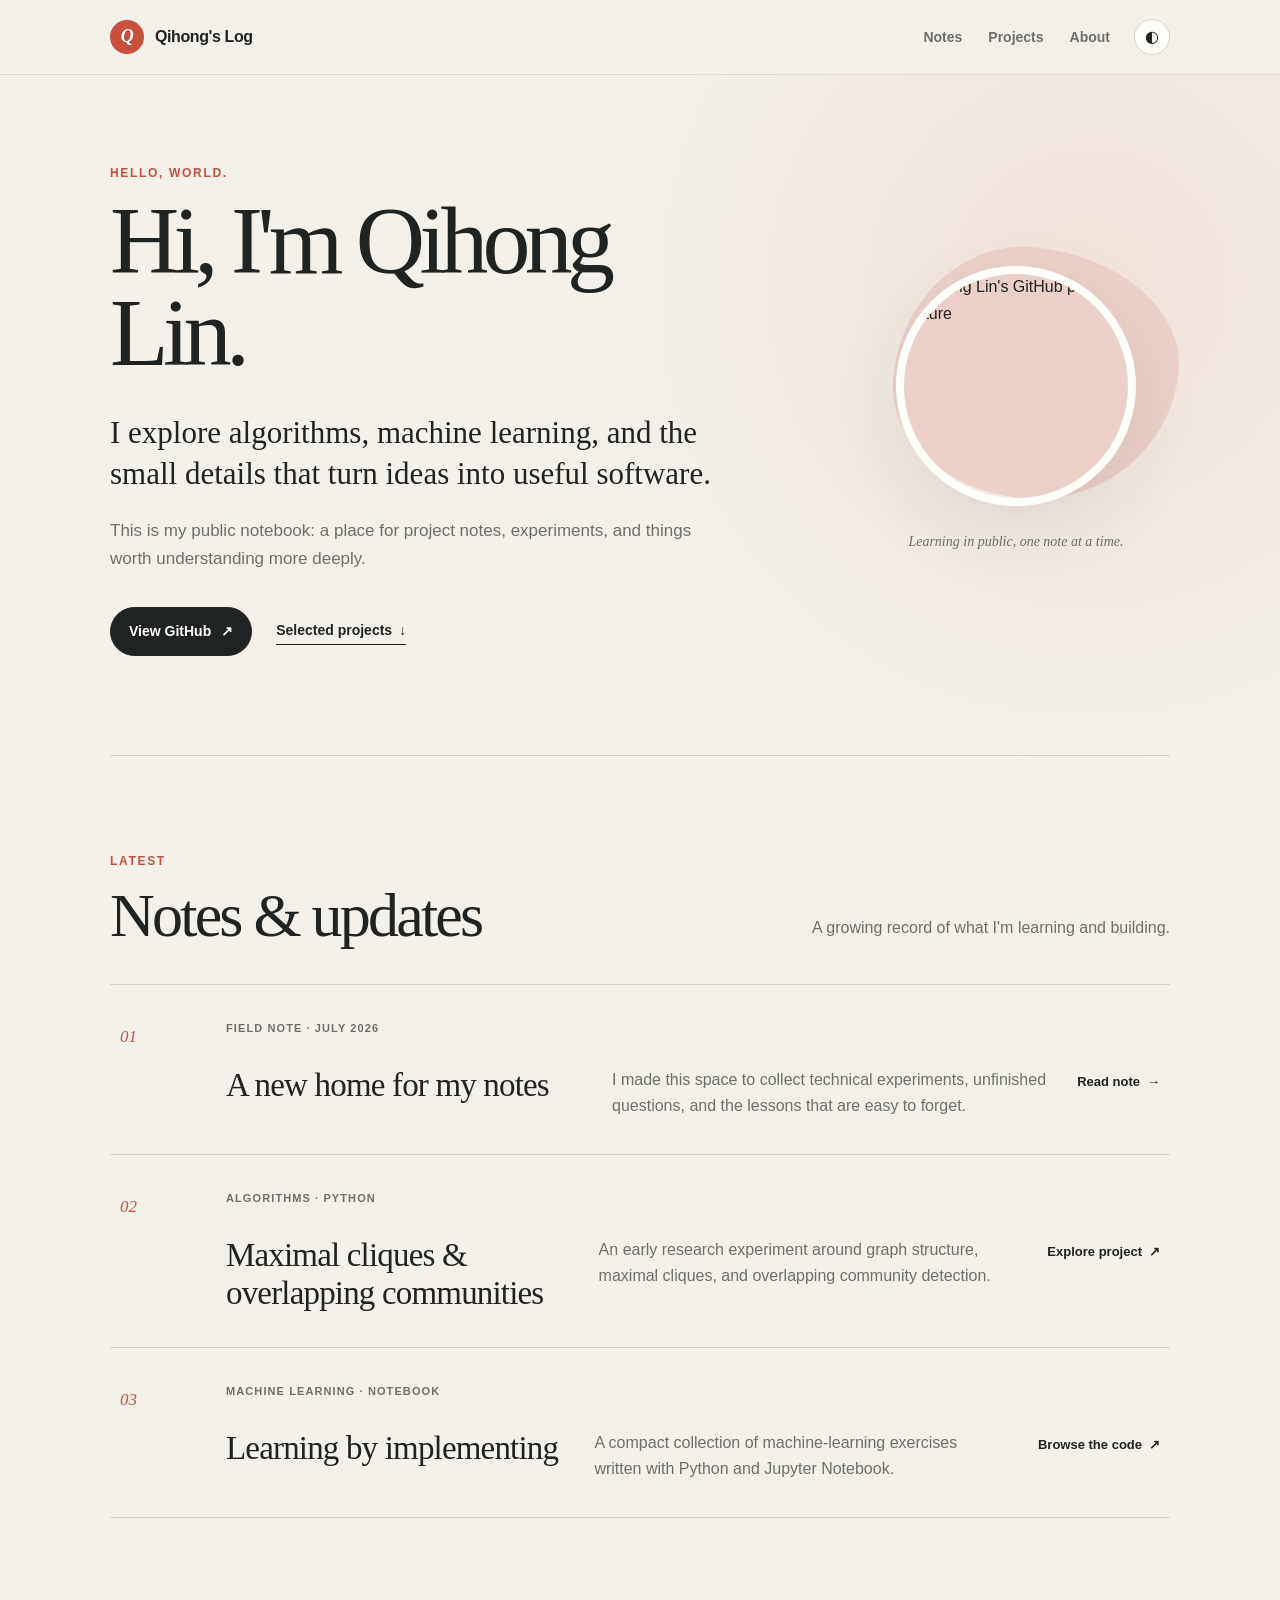
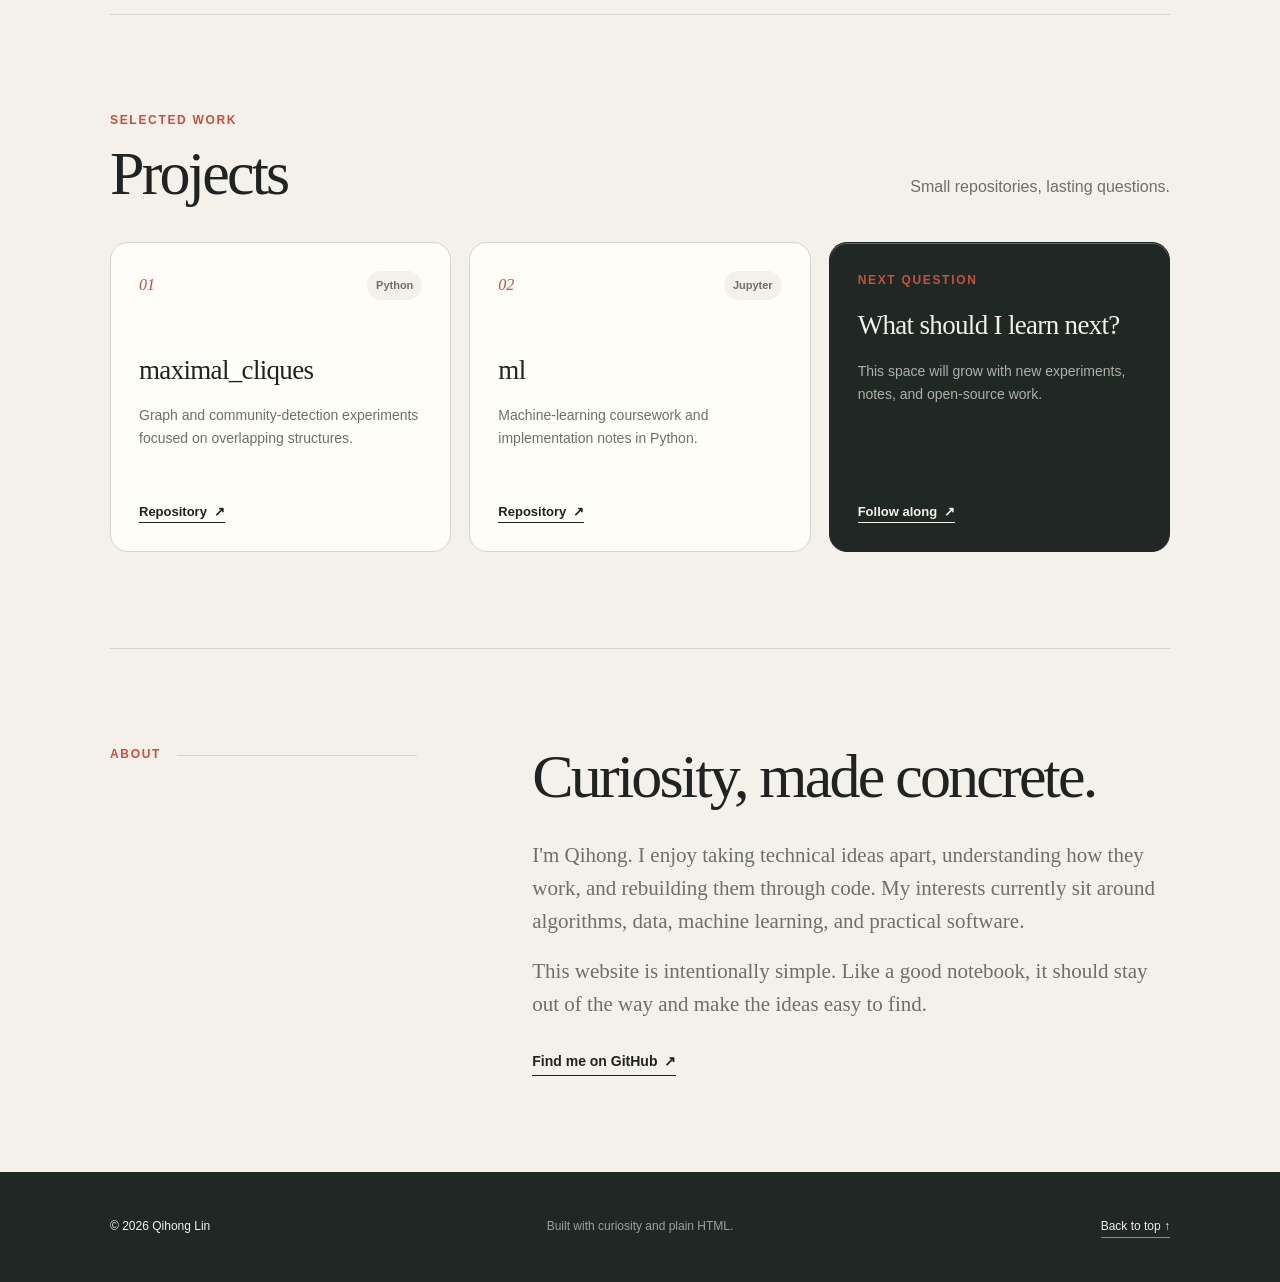
==== index.html @ c5a660ee "Create personal website" ====
<!doctype html>
<html lang="en">
<head>
  <meta charset="utf-8">
  <meta name="viewport" content="width=device-width, initial-scale=1">
  <meta name="color-scheme" content="light dark">
  <meta name="theme-color" content="#f4f1ea">
  <meta name="description" content="Qihong Lin's personal website — notes on algorithms, machine learning, and building useful software.">
  <meta name="author" content="Qihong Lin">
  <meta property="og:title" content="Qihong's Log">
  <meta property="og:description" content="Notes on algorithms, machine learning, and building useful software.">
  <meta property="og:type" content="website">
  <meta property="og:url" content="https://qh-lin.github.io/linqihong.github.io/">
  <meta name="twitter:card" content="summary">
  <meta name="twitter:title" content="Qihong's Log">
  <meta name="twitter:description" content="Notes on algorithms, machine learning, and building useful software.">
  <link rel="canonical" href="https://qh-lin.github.io/linqihong.github.io/">
  <link rel="stylesheet" href="./styles.css">
  <title>Qihong's Log</title>
  <script>
    (() => {
      const savedTheme = localStorage.getItem("theme");
      const prefersDark = window.matchMedia("(prefers-color-scheme: dark)").matches;
      document.documentElement.dataset.theme = savedTheme || (prefersDark ? "dark" : "light");
    })();
  </script>
  <script type="application/ld+json">
    {
      "@context": "https://schema.org",
      "@type": "Person",
      "name": "Qihong Lin",
      "url": "https://qh-lin.github.io/linqihong.github.io/",
      "sameAs": ["https://github.com/QH-Lin"],
      "knowsAbout": ["Algorithms", "Machine Learning", "Software Engineering"]
    }
  </script>
</head>
<body>
  <a class="skip-link" href="#content">Skip to content</a>

  <header class="site-header">
    <nav class="nav shell" aria-label="Main navigation">
      <a class="brand" href="#top" aria-label="Qihong's Log, home">
        <span class="brand-mark" aria-hidden="true">Q</span>
        <span>Qihong's Log</span>
      </a>

      <div class="nav-actions">
        <ul class="nav-links">
          <li><a href="#notes">Notes</a></li>
          <li><a href="#projects">Projects</a></li>
          <li><a href="#about">About</a></li>
        </ul>
        <button class="theme-toggle" type="button" aria-label="Switch to dark theme" title="Change color theme">
          <span aria-hidden="true">◐</span>
        </button>
      </div>
    </nav>
  </header>

  <main id="content" class="shell">
    <section class="hero" id="top" aria-labelledby="hero-title">
      <div class="hero-copy">
        <p class="eyebrow">Hello, world.</p>
        <h1 id="hero-title">Hi, I'm Qihong Lin.</h1>
        <p class="hero-lead">
          I explore algorithms, machine learning, and the small details that turn
          ideas into useful software.
        </p>
        <p class="hero-note">
          This is my public notebook: a place for project notes, experiments,
          and things worth understanding more deeply.
        </p>
        <div class="hero-links" aria-label="Profile links">
          <a class="primary-link" href="https://github.com/QH-Lin" target="_blank" rel="noreferrer">
            View GitHub <span aria-hidden="true">↗</span>
          </a>
          <a class="text-link" href="#projects">Selected projects <span aria-hidden="true">↓</span></a>
        </div>
      </div>

      <figure class="portrait-wrap">
        <div class="portrait-backdrop" aria-hidden="true"></div>
        <img
          class="portrait"
          src="https://avatars.githubusercontent.com/u/23352387?v=4"
          alt="Qihong Lin's GitHub profile picture"
          width="240"
          height="240"
        >
        <figcaption>Learning in public, one note at a time.</figcaption>
      </figure>
    </section>

    <section class="section" id="notes" aria-labelledby="notes-title">
      <div class="section-heading">
        <div>
          <p class="eyebrow">Latest</p>
          <h2 id="notes-title">Notes &amp; updates</h2>
        </div>
        <p>A growing record of what I'm learning and building.</p>
      </div>

      <div class="post-list">
        <article class="post-card featured">
          <a class="card-link" href="#about" aria-label="Read: A new home for my notes"></a>
          <div class="post-number" aria-hidden="true">01</div>
          <div class="post-body">
            <p class="post-kicker">Field note · July 2026</p>
            <h3>A new home for my notes</h3>
            <p>
              I made this space to collect technical experiments, unfinished
              questions, and the lessons that are easy to forget.
            </p>
            <span class="read-more">Read note <span aria-hidden="true">→</span></span>
          </div>
        </article>

        <article class="post-card">
          <a
            class="card-link"
            href="https://github.com/QH-Lin/maximal_cliques"
            target="_blank"
            rel="noreferrer"
            aria-label="Open the maximal cliques project on GitHub"
          ></a>
          <div class="post-number" aria-hidden="true">02</div>
          <div class="post-body">
            <p class="post-kicker">Algorithms · Python</p>
            <h3>Maximal cliques &amp; overlapping communities</h3>
            <p>
              An early research experiment around graph structure, maximal
              cliques, and overlapping community detection.
            </p>
            <span class="read-more">Explore project <span aria-hidden="true">↗</span></span>
          </div>
        </article>

        <article class="post-card">
          <a
            class="card-link"
            href="https://github.com/QH-Lin/ml"
            target="_blank"
            rel="noreferrer"
            aria-label="Open the machine learning notes on GitHub"
          ></a>
          <div class="post-number" aria-hidden="true">03</div>
          <div class="post-body">
            <p class="post-kicker">Machine learning · Notebook</p>
            <h3>Learning by implementing</h3>
            <p>
              A compact collection of machine-learning exercises written with
              Python and Jupyter Notebook.
            </p>
            <span class="read-more">Browse the code <span aria-hidden="true">↗</span></span>
          </div>
        </article>
      </div>
    </section>

    <section class="section projects-section" id="projects" aria-labelledby="projects-title">
      <div class="section-heading">
        <div>
          <p class="eyebrow">Selected work</p>
          <h2 id="projects-title">Projects</h2>
        </div>
        <p>Small repositories, lasting questions.</p>
      </div>

      <div class="project-grid">
        <article class="project-card">
          <div class="project-topline">
            <span class="project-index">01</span>
            <span class="project-language">Python</span>
          </div>
          <h3>maximal_cliques</h3>
          <p>Graph and community-detection experiments focused on overlapping structures.</p>
          <a href="https://github.com/QH-Lin/maximal_cliques" target="_blank" rel="noreferrer">
            Repository <span aria-hidden="true">↗</span>
          </a>
        </article>

        <article class="project-card">
          <div class="project-topline">
            <span class="project-index">02</span>
            <span class="project-language">Jupyter</span>
          </div>
          <h3>ml</h3>
          <p>Machine-learning coursework and implementation notes in Python.</p>
          <a href="https://github.com/QH-Lin/ml" target="_blank" rel="noreferrer">
            Repository <span aria-hidden="true">↗</span>
          </a>
        </article>

        <article class="project-card project-card-inverse">
          <p class="eyebrow">Next question</p>
          <h3>What should I learn next?</h3>
          <p>This space will grow with new experiments, notes, and open-source work.</p>
          <a href="https://github.com/QH-Lin?tab=repositories" target="_blank" rel="noreferrer">
            Follow along <span aria-hidden="true">↗</span>
          </a>
        </article>
      </div>
    </section>

    <section class="about section" id="about" aria-labelledby="about-title">
      <div class="about-label">
        <p class="eyebrow">About</p>
        <span class="about-rule" aria-hidden="true"></span>
      </div>
      <div class="about-copy">
        <h2 id="about-title">Curiosity, made concrete.</h2>
        <p>
          I'm Qihong. I enjoy taking technical ideas apart, understanding how
          they work, and rebuilding them through code. My interests currently
          sit around algorithms, data, machine learning, and practical software.
        </p>
        <p>
          This website is intentionally simple. Like a good notebook, it should
          stay out of the way and make the ideas easy to find.
        </p>
        <a class="text-link" href="https://github.com/QH-Lin" target="_blank" rel="noreferrer">
          Find me on GitHub <span aria-hidden="true">↗</span>
        </a>
      </div>
    </section>
  </main>

  <footer class="site-footer">
    <div class="shell footer-inner">
      <p>© <span id="year">2026</span> Qihong Lin</p>
      <p>Built with curiosity and plain HTML.</p>
      <a href="#top">Back to top <span aria-hidden="true">↑</span></a>
    </div>
  </footer>

  <script src="./script.js"></script>
</body>
</html>
---- styles.css ----
:root {
  --paper: #f4f1ea;
  --surface: #fffdf8;
  --ink: #1f2321;
  --muted: #6c706b;
  --line: #d8d4ca;
  --accent: #c7503e;
  --accent-soft: #ead0c8;
  --inverse: #202825;
  --inverse-ink: #f5f0e6;
  --shadow: 0 24px 70px rgba(44, 39, 31, 0.1);
  --radius: 18px;
  --shell: 1060px;
}

[data-theme="dark"] {
  --paper: #151a18;
  --surface: #1d2421;
  --ink: #edf0ea;
  --muted: #a7aea8;
  --line: #343d39;
  --accent: #ef7d68;
  --accent-soft: #603d35;
  --inverse: #e7e4dc;
  --inverse-ink: #1d2320;
  --shadow: 0 24px 70px rgba(0, 0, 0, 0.26);
}

* {
  box-sizing: border-box;
}

html {
  scroll-behavior: smooth;
  scroll-padding-top: 96px;
}

body {
  margin: 0;
  color: var(--ink);
  background:
    radial-gradient(circle at 85% 10%, color-mix(in srgb, var(--accent-soft) 42%, transparent) 0, transparent 30rem),
    var(--paper);
  font-family: Inter, ui-sans-serif, -apple-system, BlinkMacSystemFont, "Segoe UI", sans-serif;
  font-size: 16px;
  line-height: 1.65;
  -webkit-font-smoothing: antialiased;
}

::selection {
  color: var(--surface);
  background: var(--accent);
}

a {
  color: inherit;
  text-decoration: none;
}

button,
a {
  -webkit-tap-highlight-color: transparent;
}

button {
  color: inherit;
  font: inherit;
}

img {
  display: block;
  max-width: 100%;
}

.shell {
  width: min(calc(100% - 48px), var(--shell));
  margin-inline: auto;
}

.skip-link {
  position: fixed;
  top: 10px;
  left: 10px;
  z-index: 100;
  padding: 8px 14px;
  color: var(--surface);
  background: var(--ink);
  border-radius: 999px;
  transform: translateY(-180%);
  transition: transform 160ms ease;
}

.skip-link:focus {
  transform: translateY(0);
}

.site-header {
  position: sticky;
  top: 0;
  z-index: 50;
  background: color-mix(in srgb, var(--paper) 86%, transparent);
  border-bottom: 1px solid color-mix(in srgb, var(--line) 74%, transparent);
  backdrop-filter: blur(16px);
}

.nav {
  min-height: 74px;
  display: flex;
  align-items: center;
  justify-content: space-between;
  gap: 24px;
}

.brand {
  display: inline-flex;
  align-items: center;
  gap: 11px;
  font-weight: 760;
  letter-spacing: -0.025em;
}

.brand-mark {
  width: 34px;
  height: 34px;
  display: grid;
  place-items: center;
  color: var(--surface);
  background: var(--accent);
  border-radius: 50%;
  font-family: Georgia, "Times New Roman", serif;
  font-size: 18px;
  font-style: italic;
}

.nav-actions,
.nav-links {
  display: flex;
  align-items: center;
}

.nav-actions {
  gap: 24px;
}

.nav-links {
  gap: 26px;
  margin: 0;
  padding: 0;
  list-style: none;
}

.nav-links a {
  color: var(--muted);
  font-size: 14px;
  font-weight: 650;
  transition: color 160ms ease;
}

.nav-links a:hover,
.nav-links a:focus-visible {
  color: var(--ink);
}

.theme-toggle {
  width: 36px;
  height: 36px;
  display: grid;
  place-items: center;
  padding: 0;
  color: var(--ink);
  background: var(--surface);
  border: 1px solid var(--line);
  border-radius: 50%;
  cursor: pointer;
  transition: transform 160ms ease, border-color 160ms ease;
}

.theme-toggle:hover {
  border-color: var(--accent);
  transform: rotate(12deg);
}

.hero {
  min-height: 680px;
  display: grid;
  grid-template-columns: minmax(0, 1.35fr) minmax(240px, 0.65fr);
  align-items: center;
  gap: clamp(48px, 9vw, 112px);
  padding: 86px 0 96px;
}

.eyebrow {
  margin: 0 0 12px;
  color: var(--accent);
  font-size: 12px;
  font-weight: 800;
  letter-spacing: 0.14em;
  text-transform: uppercase;
}

.hero h1 {
  max-width: 720px;
  margin: 0;
  font-family: Georgia, "Times New Roman", serif;
  font-size: clamp(54px, 8vw, 96px);
  font-weight: 500;
  letter-spacing: -0.06em;
  line-height: 0.96;
}

.hero-lead {
  max-width: 660px;
  margin: 32px 0 0;
  font-family: Georgia, "Times New Roman", serif;
  font-size: clamp(23px, 3vw, 31px);
  line-height: 1.35;
}

.hero-note {
  max-width: 620px;
  margin: 22px 0 0;
  color: var(--muted);
  font-size: 17px;
}

.hero-links {
  display: flex;
  flex-wrap: wrap;
  align-items: center;
  gap: 24px;
  margin-top: 34px;
}

.primary-link {
  display: inline-flex;
  align-items: center;
  gap: 10px;
  padding: 12px 18px;
  color: var(--surface);
  background: var(--ink);
  border: 1px solid var(--ink);
  border-radius: 999px;
  font-size: 14px;
  font-weight: 700;
  transition: color 160ms ease, background 160ms ease, transform 160ms ease;
}

.primary-link:hover {
  color: var(--ink);
  background: transparent;
  transform: translateY(-2px);
}

.text-link {
  display: inline-flex;
  align-items: center;
  gap: 7px;
  padding-bottom: 2px;
  border-bottom: 1px solid var(--ink);
  font-size: 14px;
  font-weight: 720;
}

.text-link span,
.read-more span,
.project-card a span {
  transition: transform 160ms ease;
}

.text-link:hover span,
.read-more:hover span,
.project-card a:hover span {
  transform: translate(2px, -2px);
}

.portrait-wrap {
  position: relative;
  width: min(100%, 280px);
  margin: 0 auto;
}

.portrait-backdrop {
  position: absolute;
  inset: -18px -22px 54px 18px;
  background: var(--accent-soft);
  border-radius: 45% 55% 51% 49% / 57% 44% 56% 43%;
  transform: rotate(5deg);
}

.portrait {
  position: relative;
  width: 240px;
  height: 240px;
  margin: 0 auto;
  object-fit: cover;
  border: 8px solid var(--surface);
  border-radius: 50%;
  box-shadow: var(--shadow);
  filter: saturate(0.85) contrast(1.02);
}

.portrait-wrap figcaption {
  position: relative;
  max-width: 220px;
  margin: 24px auto 0;
  color: var(--muted);
  font-family: Georgia, "Times New Roman", serif;
  font-size: 14px;
  font-style: italic;
  text-align: center;
}

.section {
  padding: 96px 0;
  border-top: 1px solid var(--line);
}

.section-heading {
  display: grid;
  grid-template-columns: 1fr 1fr;
  align-items: end;
  gap: 48px;
  margin-bottom: 38px;
}

.section-heading h2,
.about-copy h2 {
  margin: 0;
  font-family: Georgia, "Times New Roman", serif;
  font-size: clamp(40px, 5.5vw, 62px);
  font-weight: 500;
  letter-spacing: -0.045em;
  line-height: 1;
}

.section-heading > p {
  max-width: 380px;
  margin: 0 0 4px auto;
  color: var(--muted);
  text-align: right;
}

.post-list {
  border-top: 1px solid var(--line);
}

.post-card {
  position: relative;
  display: grid;
  grid-template-columns: 84px 1fr;
  gap: 22px;
  padding: 34px 10px;
  border-bottom: 1px solid var(--line);
  transition: padding 180ms ease, background 180ms ease;
}

.post-card:hover {
  padding-right: 20px;
  padding-left: 20px;
  background: var(--surface);
}

.card-link {
  position: absolute;
  inset: 0;
  z-index: 2;
}

.card-link:focus-visible {
  outline: 3px solid var(--accent);
  outline-offset: 4px;
}

.post-number {
  padding-top: 4px;
  color: var(--accent);
  font-family: Georgia, "Times New Roman", serif;
  font-size: 17px;
  font-style: italic;
}

.post-body {
  display: grid;
  grid-template-columns: minmax(250px, 0.9fr) minmax(280px, 1.1fr) auto;
  align-items: start;
  gap: 30px;
}

.post-kicker {
  grid-column: 1 / -1;
  margin: 0 0 -15px;
  color: var(--muted);
  font-size: 11px;
  font-weight: 760;
  letter-spacing: 0.1em;
  text-transform: uppercase;
}

.post-card h3 {
  margin: 0;
  font-family: Georgia, "Times New Roman", serif;
  font-size: clamp(24px, 3vw, 33px);
  font-weight: 500;
  letter-spacing: -0.025em;
  line-height: 1.15;
}

.post-card p {
  margin: 0;
  color: var(--muted);
}

.read-more {
  position: relative;
  z-index: 3;
  display: inline-flex;
  align-items: center;
  gap: 7px;
  padding-top: 4px;
  white-space: nowrap;
  font-size: 13px;
  font-weight: 750;
}

.project-grid {
  display: grid;
  grid-template-columns: repeat(3, 1fr);
  gap: 18px;
}

.project-card {
  min-height: 310px;
  display: flex;
  flex-direction: column;
  padding: 28px;
  background: var(--surface);
  border: 1px solid var(--line);
  border-radius: var(--radius);
  box-shadow: 0 1px 0 rgba(255, 255, 255, 0.3) inset;
  transition: transform 180ms ease, box-shadow 180ms ease;
}

.project-card:hover {
  box-shadow: var(--shadow);
  transform: translateY(-5px);
}

.project-topline {
  display: flex;
  align-items: center;
  justify-content: space-between;
  margin-bottom: 48px;
}

.project-index {
  color: var(--accent);
  font-family: Georgia, "Times New Roman", serif;
  font-style: italic;
}

.project-language {
  padding: 5px 9px;
  color: var(--muted);
  background: var(--paper);
  border-radius: 999px;
  font-size: 11px;
  font-weight: 720;
}

.project-card h3 {
  margin: 0 0 12px;
  font-family: Georgia, "Times New Roman", serif;
  font-size: 27px;
  font-weight: 500;
  letter-spacing: -0.025em;
}

.project-card > p:not(.eyebrow) {
  margin: 0 0 28px;
  color: var(--muted);
  font-size: 14px;
}

.project-card a {
  display: inline-flex;
  align-items: center;
  gap: 7px;
  width: fit-content;
  margin-top: auto;
  border-bottom: 1px solid currentColor;
  font-size: 13px;
  font-weight: 750;
}

.project-card-inverse {
  color: var(--inverse-ink);
  background: var(--inverse);
  border-color: var(--inverse);
}

.project-card-inverse .eyebrow {
  color: var(--accent);
}

.project-card-inverse > p:not(.eyebrow) {
  color: color-mix(in srgb, var(--inverse-ink) 68%, transparent);
}

.about {
  display: grid;
  grid-template-columns: 0.65fr 1.35fr;
  gap: clamp(44px, 9vw, 120px);
}

.about-label {
  display: flex;
  align-items: center;
  gap: 16px;
  height: fit-content;
}

.about-label .eyebrow {
  margin: 0;
}

.about-rule {
  height: 1px;
  flex: 1;
  background: var(--line);
}

.about-copy h2 {
  max-width: 660px;
  margin-bottom: 32px;
}

.about-copy p {
  max-width: 680px;
  margin: 0 0 18px;
  color: var(--muted);
  font-family: Georgia, "Times New Roman", serif;
  font-size: 21px;
  line-height: 1.55;
}

.about-copy .text-link {
  margin-top: 12px;
}

.site-footer {
  color: var(--inverse-ink);
  background: var(--inverse);
}

.footer-inner {
  min-height: 110px;
  display: grid;
  grid-template-columns: 1fr auto 1fr;
  align-items: center;
  gap: 24px;
  font-size: 12px;
}

.footer-inner p {
  margin: 0;
}

.footer-inner p:nth-child(2) {
  color: color-mix(in srgb, var(--inverse-ink) 60%, transparent);
}

.footer-inner a {
  justify-self: end;
  border-bottom: 1px solid color-mix(in srgb, var(--inverse-ink) 50%, transparent);
}

@media (max-width: 900px) {
  .hero {
    grid-template-columns: 1fr;
    min-height: auto;
    padding-top: 78px;
  }

  .portrait-wrap {
    width: 240px;
    margin: 4px 0 0 22px;
  }

  .portrait {
    width: 205px;
    height: 205px;
  }

  .post-body {
    grid-template-columns: 1fr auto;
  }

  .post-body > p {
    grid-column: 1 / -1;
  }

  .project-grid {
    grid-template-columns: repeat(2, 1fr);
  }

  .project-card-inverse {
    grid-column: 1 / -1;
    min-height: 250px;
  }
}

@media (max-width: 680px) {
  .shell {
    width: min(calc(100% - 32px), var(--shell));
  }

  .nav {
    min-height: 66px;
  }

  .brand > span:last-child {
    display: none;
  }

  .nav-actions {
    gap: 15px;
  }

  .nav-links {
    gap: 16px;
  }

  .nav-links a {
    font-size: 13px;
  }

  .hero {
    gap: 62px;
    padding: 64px 0 80px;
  }

  .hero h1 {
    font-size: clamp(52px, 17vw, 72px);
  }

  .hero-lead {
    font-size: 23px;
  }

  .section {
    padding: 72px 0;
  }

  .section-heading {
    grid-template-columns: 1fr;
    gap: 16px;
    margin-bottom: 30px;
  }

  .section-heading > p {
    margin: 0;
    text-align: left;
  }

  .post-card {
    grid-template-columns: 38px 1fr;
    gap: 8px;
    padding: 28px 0;
  }

  .post-card:hover {
    padding-right: 10px;
    padding-left: 10px;
  }

  .post-body {
    grid-template-columns: 1fr;
    gap: 14px;
  }

  .post-kicker,
  .post-body > p {
    grid-column: auto;
  }

  .post-kicker {
    margin-bottom: 0;
  }

  .read-more {
    margin-top: 4px;
  }

  .project-grid {
    grid-template-columns: 1fr;
  }

  .project-card,
  .project-card-inverse {
    grid-column: auto;
    min-height: 270px;
  }

  .about {
    grid-template-columns: 1fr;
    gap: 42px;
  }

  .about-copy p {
    font-size: 19px;
  }

  .footer-inner {
    grid-template-columns: 1fr;
    gap: 7px;
    padding-top: 28px;
    padding-bottom: 28px;
  }

  .footer-inner a {
    justify-self: start;
    margin-top: 8px;
  }
}

@media (prefers-reduced-motion: reduce) {
  html {
    scroll-behavior: auto;
  }

  *,
  *::before,
  *::after {
    scroll-behavior: auto !important;
    transition-duration: 0.01ms !important;
  }
}
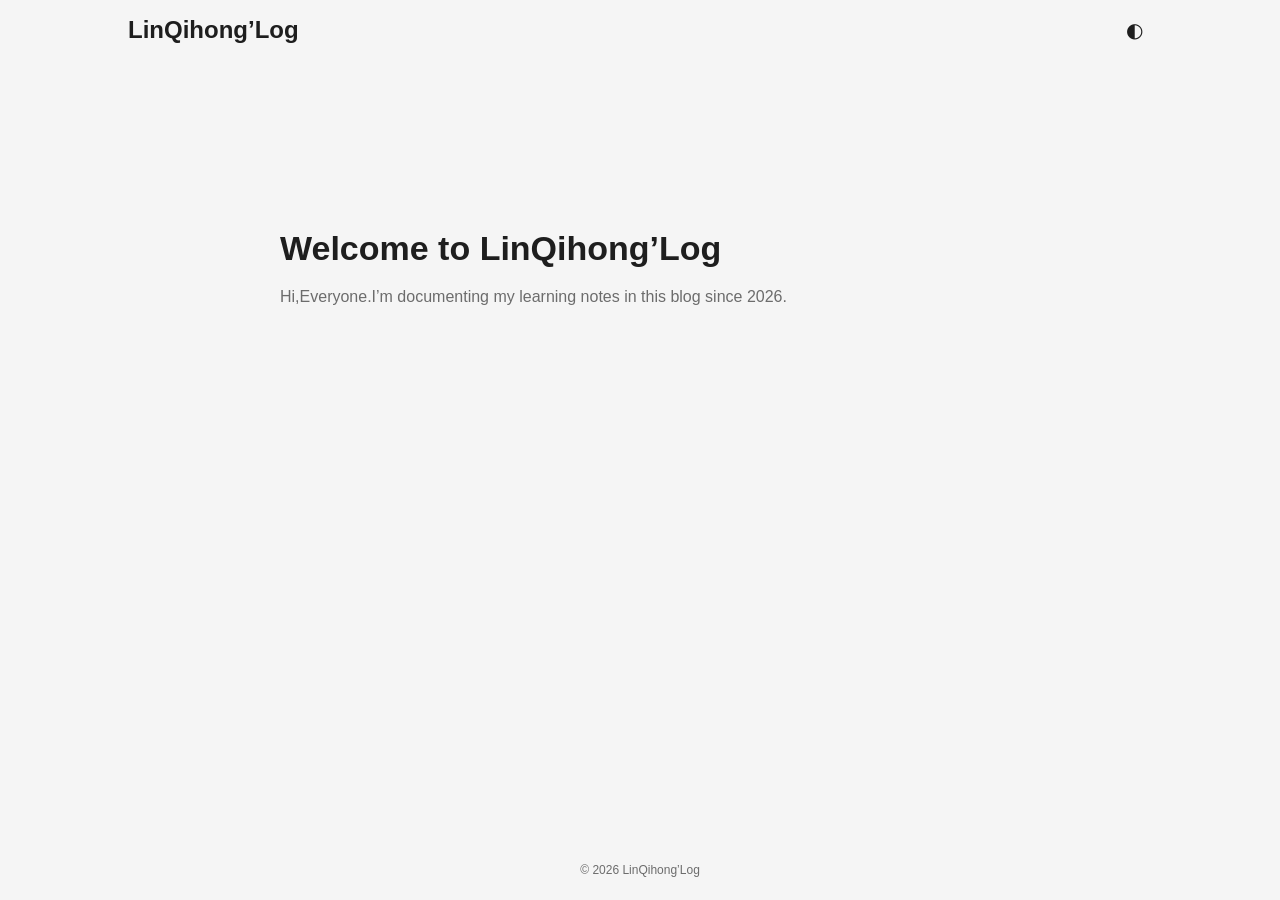
==== commit 9b99c7db: "Simplify homepage welcome" ====
--- a/index.html
+++ b/index.html
@@ -4,19 +4,19 @@
   <meta charset="utf-8">
   <meta name="viewport" content="width=device-width, initial-scale=1">
   <meta name="color-scheme" content="light dark">
-  <meta name="theme-color" content="#f4f1ea">
-  <meta name="description" content="Qihong Lin's personal website — notes on algorithms, machine learning, and building useful software.">
-  <meta name="author" content="Qihong Lin">
-  <meta property="og:title" content="Qihong's Log">
-  <meta property="og:description" content="Notes on algorithms, machine learning, and building useful software.">
+  <meta name="theme-color" content="#f5f5f5">
+  <meta name="description" content="Lin Qihong's learning notes since 2026.">
+  <meta name="author" content="Lin Qihong">
+  <meta property="og:title" content="LinQihong’Log">
+  <meta property="og:description" content="Documenting my learning notes since 2026.">
   <meta property="og:type" content="website">
   <meta property="og:url" content="https://qh-lin.github.io/linqihong.github.io/">
   <meta name="twitter:card" content="summary">
-  <meta name="twitter:title" content="Qihong's Log">
-  <meta name="twitter:description" content="Notes on algorithms, machine learning, and building useful software.">
+  <meta name="twitter:title" content="LinQihong’Log">
+  <meta name="twitter:description" content="Documenting my learning notes since 2026.">
   <link rel="canonical" href="https://qh-lin.github.io/linqihong.github.io/">
   <link rel="stylesheet" href="./styles.css">
-  <title>Qihong's Log</title>
+  <title>LinQihong’Log</title>
   <script>
     (() => {
       const savedTheme = localStorage.getItem("theme");
@@ -24,214 +24,31 @@
       document.documentElement.dataset.theme = savedTheme || (prefersDark ? "dark" : "light");
     })();
   </script>
-  <script type="application/ld+json">
-    {
-      "@context": "https://schema.org",
-      "@type": "Person",
-      "name": "Qihong Lin",
-      "url": "https://qh-lin.github.io/linqihong.github.io/",
-      "sameAs": ["https://github.com/QH-Lin"],
-      "knowsAbout": ["Algorithms", "Machine Learning", "Software Engineering"]
-    }
-  </script>
 </head>
-<body>
+<body id="top">
   <a class="skip-link" href="#content">Skip to content</a>
 
   <header class="site-header">
-    <nav class="nav shell" aria-label="Main navigation">
-      <a class="brand" href="#top" aria-label="Qihong's Log, home">
-        <span class="brand-mark" aria-hidden="true">Q</span>
-        <span>Qihong's Log</span>
-      </a>
-
-      <div class="nav-actions">
-        <ul class="nav-links">
-          <li><a href="#notes">Notes</a></li>
-          <li><a href="#projects">Projects</a></li>
-          <li><a href="#about">About</a></li>
-        </ul>
-        <button class="theme-toggle" type="button" aria-label="Switch to dark theme" title="Change color theme">
-          <span aria-hidden="true">◐</span>
-        </button>
-      </div>
+    <nav class="nav" aria-label="Main navigation">
+      <a class="logo" href="./" aria-label="LinQihong’Log, home">LinQihong’Log</a>
+      <button class="theme-toggle" type="button" aria-label="Switch to dark theme" title="Change color theme">
+        <span class="moon" aria-hidden="true">◐</span>
+        <span class="sun" aria-hidden="true">☀</span>
+      </button>
     </nav>
   </header>
 
-  <main id="content" class="shell">
-    <section class="hero" id="top" aria-labelledby="hero-title">
-      <div class="hero-copy">
-        <p class="eyebrow">Hello, world.</p>
-        <h1 id="hero-title">Hi, I'm Qihong Lin.</h1>
-        <p class="hero-lead">
-          I explore algorithms, machine learning, and the small details that turn
-          ideas into useful software.
-        </p>
-        <p class="hero-note">
-          This is my public notebook: a place for project notes, experiments,
-          and things worth understanding more deeply.
-        </p>
-        <div class="hero-links" aria-label="Profile links">
-          <a class="primary-link" href="https://github.com/QH-Lin" target="_blank" rel="noreferrer">
-            View GitHub <span aria-hidden="true">↗</span>
-          </a>
-          <a class="text-link" href="#projects">Selected projects <span aria-hidden="true">↓</span></a>
-        </div>
-      </div>
-
-      <figure class="portrait-wrap">
-        <div class="portrait-backdrop" aria-hidden="true"></div>
-        <img
-          class="portrait"
-          src="https://avatars.githubusercontent.com/u/23352387?v=4"
-          alt="Qihong Lin's GitHub profile picture"
-          width="240"
-          height="240"
-        >
-        <figcaption>Learning in public, one note at a time.</figcaption>
-      </figure>
-    </section>
-
-    <section class="section" id="notes" aria-labelledby="notes-title">
-      <div class="section-heading">
-        <div>
-          <p class="eyebrow">Latest</p>
-          <h2 id="notes-title">Notes &amp; updates</h2>
-        </div>
-        <p>A growing record of what I'm learning and building.</p>
-      </div>
-
-      <div class="post-list">
-        <article class="post-card featured">
-          <a class="card-link" href="#about" aria-label="Read: A new home for my notes"></a>
-          <div class="post-number" aria-hidden="true">01</div>
-          <div class="post-body">
-            <p class="post-kicker">Field note · July 2026</p>
-            <h3>A new home for my notes</h3>
-            <p>
-              I made this space to collect technical experiments, unfinished
-              questions, and the lessons that are easy to forget.
-            </p>
-            <span class="read-more">Read note <span aria-hidden="true">→</span></span>
-          </div>
-        </article>
-
-        <article class="post-card">
-          <a
-            class="card-link"
-            href="https://github.com/QH-Lin/maximal_cliques"
-            target="_blank"
-            rel="noreferrer"
-            aria-label="Open the maximal cliques project on GitHub"
-          ></a>
-          <div class="post-number" aria-hidden="true">02</div>
-          <div class="post-body">
-            <p class="post-kicker">Algorithms · Python</p>
-            <h3>Maximal cliques &amp; overlapping communities</h3>
-            <p>
-              An early research experiment around graph structure, maximal
-              cliques, and overlapping community detection.
-            </p>
-            <span class="read-more">Explore project <span aria-hidden="true">↗</span></span>
-          </div>
-        </article>
-
-        <article class="post-card">
-          <a
-            class="card-link"
-            href="https://github.com/QH-Lin/ml"
-            target="_blank"
-            rel="noreferrer"
-            aria-label="Open the machine learning notes on GitHub"
-          ></a>
-          <div class="post-number" aria-hidden="true">03</div>
-          <div class="post-body">
-            <p class="post-kicker">Machine learning · Notebook</p>
-            <h3>Learning by implementing</h3>
-            <p>
-              A compact collection of machine-learning exercises written with
-              Python and Jupyter Notebook.
-            </p>
-            <span class="read-more">Browse the code <span aria-hidden="true">↗</span></span>
-          </div>
-        </article>
-      </div>
-    </section>
-
-    <section class="section projects-section" id="projects" aria-labelledby="projects-title">
-      <div class="section-heading">
-        <div>
-          <p class="eyebrow">Selected work</p>
-          <h2 id="projects-title">Projects</h2>
-        </div>
-        <p>Small repositories, lasting questions.</p>
-      </div>
-
-      <div class="project-grid">
-        <article class="project-card">
-          <div class="project-topline">
-            <span class="project-index">01</span>
-            <span class="project-language">Python</span>
-          </div>
-          <h3>maximal_cliques</h3>
-          <p>Graph and community-detection experiments focused on overlapping structures.</p>
-          <a href="https://github.com/QH-Lin/maximal_cliques" target="_blank" rel="noreferrer">
-            Repository <span aria-hidden="true">↗</span>
-          </a>
-        </article>
-
-        <article class="project-card">
-          <div class="project-topline">
-            <span class="project-index">02</span>
-            <span class="project-language">Jupyter</span>
-          </div>
-          <h3>ml</h3>
-          <p>Machine-learning coursework and implementation notes in Python.</p>
-          <a href="https://github.com/QH-Lin/ml" target="_blank" rel="noreferrer">
-            Repository <span aria-hidden="true">↗</span>
-          </a>
-        </article>
-
-        <article class="project-card project-card-inverse">
-          <p class="eyebrow">Next question</p>
-          <h3>What should I learn next?</h3>
-          <p>This space will grow with new experiments, notes, and open-source work.</p>
-          <a href="https://github.com/QH-Lin?tab=repositories" target="_blank" rel="noreferrer">
-            Follow along <span aria-hidden="true">↗</span>
-          </a>
-        </article>
-      </div>
-    </section>
-
-    <section class="about section" id="about" aria-labelledby="about-title">
-      <div class="about-label">
-        <p class="eyebrow">About</p>
-        <span class="about-rule" aria-hidden="true"></span>
-      </div>
-      <div class="about-copy">
-        <h2 id="about-title">Curiosity, made concrete.</h2>
-        <p>
-          I'm Qihong. I enjoy taking technical ideas apart, understanding how
-          they work, and rebuilding them through code. My interests currently
-          sit around algorithms, data, machine learning, and practical software.
-        </p>
-        <p>
-          This website is intentionally simple. Like a good notebook, it should
-          stay out of the way and make the ideas easy to find.
-        </p>
-        <a class="text-link" href="https://github.com/QH-Lin" target="_blank" rel="noreferrer">
-          Find me on GitHub <span aria-hidden="true">↗</span>
-        </a>
-      </div>
-    </section>
+  <main id="content" class="main">
+    <article class="home-info">
+      <header>
+        <h1>Welcome to LinQihong’Log</h1>
+      </header>
+      <p>Hi,Everyone.I’m documenting my learning notes in this blog since 2026.</p>
+    </article>
   </main>
 
   <footer class="site-footer">
-    <div class="shell footer-inner">
-      <p>© <span id="year">2026</span> Qihong Lin</p>
-      <p>Built with curiosity and plain HTML.</p>
-      <a href="#top">Back to top <span aria-hidden="true">↑</span></a>
-    </div>
+    <span>© <span id="year">2026</span> LinQihong’Log</span>
   </footer>
 
   <script src="./script.js"></script>
--- a/styles.css
+++ b/styles.css
@@ -1,29 +1,22 @@
 :root {
-  --paper: #f4f1ea;
-  --surface: #fffdf8;
-  --ink: #1f2321;
-  --muted: #6c706b;
-  --line: #d8d4ca;
-  --accent: #c7503e;
-  --accent-soft: #ead0c8;
-  --inverse: #202825;
-  --inverse-ink: #f5f0e6;
-  --shadow: 0 24px 70px rgba(44, 39, 31, 0.1);
-  --radius: 18px;
-  --shell: 1060px;
+  --gap: 24px;
+  --nav-width: 1024px;
+  --main-width: 720px;
+  --header-height: 60px;
+  --footer-height: 60px;
+  --theme: #ffffff;
+  --page: #f5f5f5;
+  --primary: #1e1e1e;
+  --secondary: #6c6c6c;
+  --border: #eeeeee;
 }
 
 [data-theme="dark"] {
-  --paper: #151a18;
-  --surface: #1d2421;
-  --ink: #edf0ea;
-  --muted: #a7aea8;
-  --line: #343d39;
-  --accent: #ef7d68;
-  --accent-soft: #603d35;
-  --inverse: #e7e4dc;
-  --inverse-ink: #1d2320;
-  --shadow: 0 24px 70px rgba(0, 0, 0, 0.26);
+  --theme: #1d1e20;
+  --page: #1d1e20;
+  --primary: #dadadb;
+  --secondary: #9b9c9d;
+  --border: #333333;
 }
 
 * {
@@ -31,25 +24,24 @@
 }
 
 html {
+  min-height: 100%;
+  overflow-y: scroll;
   scroll-behavior: smooth;
-  scroll-padding-top: 96px;
+  -webkit-tap-highlight-color: transparent;
 }
 
 body {
+  min-height: 100vh;
+  display: flex;
+  flex-direction: column;
   margin: 0;
-  color: var(--ink);
-  background:
-    radial-gradient(circle at 85% 10%, color-mix(in srgb, var(--accent-soft) 42%, transparent) 0, transparent 30rem),
-    var(--paper);
-  font-family: Inter, ui-sans-serif, -apple-system, BlinkMacSystemFont, "Segoe UI", sans-serif;
+  color: var(--primary);
+  background: var(--page);
+  font-family: -apple-system, BlinkMacSystemFont, "Segoe UI", Roboto, Oxygen,
+    Ubuntu, Cantarell, "Open Sans", "Helvetica Neue", sans-serif;
   font-size: 16px;
-  line-height: 1.65;
-  -webkit-font-smoothing: antialiased;
-}
-
-::selection {
-  color: var(--surface);
-  background: var(--accent);
+  line-height: 1.6;
+  word-break: break-word;
 }
 
 a {
@@ -57,37 +49,25 @@
   text-decoration: none;
 }
 
-button,
-a {
-  -webkit-tap-highlight-color: transparent;
-}
-
 button {
+  padding: 0;
   color: inherit;
   font: inherit;
-}
-
-img {
-  display: block;
-  max-width: 100%;
-}
-
-.shell {
-  width: min(calc(100% - 48px), var(--shell));
-  margin-inline: auto;
+  background: none;
+  border: 0;
+  cursor: pointer;
 }
 
 .skip-link {
   position: fixed;
-  top: 10px;
-  left: 10px;
+  top: 8px;
+  left: 8px;
   z-index: 100;
-  padding: 8px 14px;
-  color: var(--surface);
-  background: var(--ink);
-  border-radius: 999px;
-  transform: translateY(-180%);
-  transition: transform 160ms ease;
+  padding: 7px 12px;
+  color: var(--theme);
+  background: var(--primary);
+  border-radius: 6px;
+  transform: translateY(-150%);
 }
 
 .skip-link:focus {
@@ -95,70 +75,23 @@
 }
 
 .site-header {
-  position: sticky;
-  top: 0;
-  z-index: 50;
-  background: color-mix(in srgb, var(--paper) 86%, transparent);
-  border-bottom: 1px solid color-mix(in srgb, var(--line) 74%, transparent);
-  backdrop-filter: blur(16px);
+  min-height: var(--header-height);
+  background: var(--page);
 }
 
 .nav {
-  min-height: 74px;
+  min-height: var(--header-height);
+  max-width: calc(var(--nav-width) + var(--gap) * 2);
   display: flex;
   align-items: center;
   justify-content: space-between;
-  gap: 24px;
+  margin: 0 auto;
+  padding: 0 var(--gap);
 }
 
-.brand {
-  display: inline-flex;
-  align-items: center;
-  gap: 11px;
-  font-weight: 760;
-  letter-spacing: -0.025em;
-}
-
-.brand-mark {
-  width: 34px;
-  height: 34px;
-  display: grid;
-  place-items: center;
-  color: var(--surface);
-  background: var(--accent);
-  border-radius: 50%;
-  font-family: Georgia, "Times New Roman", serif;
-  font-size: 18px;
-  font-style: italic;
-}
-
-.nav-actions,
-.nav-links {
-  display: flex;
-  align-items: center;
-}
-
-.nav-actions {
-  gap: 24px;
-}
-
-.nav-links {
-  gap: 26px;
-  margin: 0;
-  padding: 0;
-  list-style: none;
-}
-
-.nav-links a {
-  color: var(--muted);
-  font-size: 14px;
-  font-weight: 650;
-  transition: color 160ms ease;
-}
-
-.nav-links a:hover,
-.nav-links a:focus-visible {
-  color: var(--ink);
+.logo {
+  font-size: 24px;
+  font-weight: 700;
 }
 
 .theme-toggle {
@@ -166,560 +99,79 @@
   height: 36px;
   display: grid;
   place-items: center;
-  padding: 0;
-  color: var(--ink);
-  background: var(--surface);
-  border: 1px solid var(--line);
   border-radius: 50%;
-  cursor: pointer;
-  transition: transform 160ms ease, border-color 160ms ease;
 }
 
-.theme-toggle:hover {
-  border-color: var(--accent);
-  transform: rotate(12deg);
+.theme-toggle:hover,
+.theme-toggle:focus-visible {
+  background: var(--border);
+  outline: none;
 }
 
-.hero {
-  min-height: 680px;
-  display: grid;
-  grid-template-columns: minmax(0, 1.35fr) minmax(240px, 0.65fr);
-  align-items: center;
-  gap: clamp(48px, 9vw, 112px);
-  padding: 86px 0 96px;
+.theme-toggle span {
+  grid-area: 1 / 1;
+  font-size: 20px;
+  line-height: 1;
 }
 
-.eyebrow {
-  margin: 0 0 12px;
-  color: var(--accent);
-  font-size: 12px;
-  font-weight: 800;
-  letter-spacing: 0.14em;
-  text-transform: uppercase;
+[data-theme="dark"] .moon,
+[data-theme="light"] .sun {
+  display: none;
 }
 
-.hero h1 {
-  max-width: 720px;
-  margin: 0;
-  font-family: Georgia, "Times New Roman", serif;
-  font-size: clamp(54px, 8vw, 96px);
-  font-weight: 500;
-  letter-spacing: -0.06em;
-  line-height: 0.96;
+.main {
+  width: 100%;
+  max-width: calc(var(--main-width) + var(--gap) * 2);
+  min-height: calc(100vh - var(--header-height) - var(--footer-height));
+  flex: 1;
+  margin: 0 auto;
+  padding: var(--gap);
 }
 
-.hero-lead {
-  max-width: 660px;
-  margin: 32px 0 0;
-  font-family: Georgia, "Times New Roman", serif;
-  font-size: clamp(23px, 3vw, 31px);
-  line-height: 1.35;
+.home-info {
+  min-height: 320px;
+  display: flex;
+  flex-direction: column;
+  justify-content: center;
+  margin: var(--gap) 0 calc(var(--gap) * 2);
 }
 
-.hero-note {
-  max-width: 620px;
-  margin: 22px 0 0;
-  color: var(--muted);
-  font-size: 17px;
+.home-info h1 {
+  margin: 0;
+  color: var(--primary);
+  font-size: 34px;
+  line-height: 1.3;
 }
 
-.hero-links {
-  display: flex;
-  flex-wrap: wrap;
-  align-items: center;
-  gap: 24px;
-  margin-top: 34px;
+.home-info p {
+  margin: 14px 0 0;
+  color: var(--secondary);
+  font-size: 16px;
 }
 
-.primary-link {
-  display: inline-flex;
+.site-footer {
+  min-height: var(--footer-height);
+  display: flex;
   align-items: center;
-  gap: 10px;
-  padding: 12px 18px;
-  color: var(--surface);
-  background: var(--ink);
-  border: 1px solid var(--ink);
-  border-radius: 999px;
-  font-size: 14px;
-  font-weight: 700;
-  transition: color 160ms ease, background 160ms ease, transform 160ms ease;
-}
-
-.primary-link:hover {
-  color: var(--ink);
-  background: transparent;
-  transform: translateY(-2px);
-}
-
-.text-link {
-  display: inline-flex;
-  align-items: center;
-  gap: 7px;
-  padding-bottom: 2px;
-  border-bottom: 1px solid var(--ink);
-  font-size: 14px;
-  font-weight: 720;
-}
-
-.text-link span,
-.read-more span,
-.project-card a span {
-  transition: transform 160ms ease;
-}
-
-.text-link:hover span,
-.read-more:hover span,
-.project-card a:hover span {
-  transform: translate(2px, -2px);
-}
-
-.portrait-wrap {
-  position: relative;
-  width: min(100%, 280px);
-  margin: 0 auto;
-}
-
-.portrait-backdrop {
-  position: absolute;
-  inset: -18px -22px 54px 18px;
-  background: var(--accent-soft);
-  border-radius: 45% 55% 51% 49% / 57% 44% 56% 43%;
-  transform: rotate(5deg);
-}
-
-.portrait {
-  position: relative;
-  width: 240px;
-  height: 240px;
-  margin: 0 auto;
-  object-fit: cover;
-  border: 8px solid var(--surface);
-  border-radius: 50%;
-  box-shadow: var(--shadow);
-  filter: saturate(0.85) contrast(1.02);
-}
-
-.portrait-wrap figcaption {
-  position: relative;
-  max-width: 220px;
-  margin: 24px auto 0;
-  color: var(--muted);
-  font-family: Georgia, "Times New Roman", serif;
-  font-size: 14px;
-  font-style: italic;
+  justify-content: center;
+  padding: 12px var(--gap);
+  color: var(--secondary);
+  font-size: 12px;
+  line-height: 24px;
   text-align: center;
 }
 
-.section {
-  padding: 96px 0;
-  border-top: 1px solid var(--line);
-}
-
-.section-heading {
-  display: grid;
-  grid-template-columns: 1fr 1fr;
-  align-items: end;
-  gap: 48px;
-  margin-bottom: 38px;
-}
-
-.section-heading h2,
-.about-copy h2 {
-  margin: 0;
-  font-family: Georgia, "Times New Roman", serif;
-  font-size: clamp(40px, 5.5vw, 62px);
-  font-weight: 500;
-  letter-spacing: -0.045em;
-  line-height: 1;
-}
-
-.section-heading > p {
-  max-width: 380px;
-  margin: 0 0 4px auto;
-  color: var(--muted);
-  text-align: right;
-}
-
-.post-list {
-  border-top: 1px solid var(--line);
-}
-
-.post-card {
-  position: relative;
-  display: grid;
-  grid-template-columns: 84px 1fr;
-  gap: 22px;
-  padding: 34px 10px;
-  border-bottom: 1px solid var(--line);
-  transition: padding 180ms ease, background 180ms ease;
-}
-
-.post-card:hover {
-  padding-right: 20px;
-  padding-left: 20px;
-  background: var(--surface);
-}
-
-.card-link {
-  position: absolute;
-  inset: 0;
-  z-index: 2;
-}
-
-.card-link:focus-visible {
-  outline: 3px solid var(--accent);
-  outline-offset: 4px;
-}
-
-.post-number {
-  padding-top: 4px;
-  color: var(--accent);
-  font-family: Georgia, "Times New Roman", serif;
-  font-size: 17px;
-  font-style: italic;
-}
-
-.post-body {
-  display: grid;
-  grid-template-columns: minmax(250px, 0.9fr) minmax(280px, 1.1fr) auto;
-  align-items: start;
-  gap: 30px;
-}
-
-.post-kicker {
-  grid-column: 1 / -1;
-  margin: 0 0 -15px;
-  color: var(--muted);
-  font-size: 11px;
-  font-weight: 760;
-  letter-spacing: 0.1em;
-  text-transform: uppercase;
-}
-
-.post-card h3 {
-  margin: 0;
-  font-family: Georgia, "Times New Roman", serif;
-  font-size: clamp(24px, 3vw, 33px);
-  font-weight: 500;
-  letter-spacing: -0.025em;
-  line-height: 1.15;
-}
-
-.post-card p {
-  margin: 0;
-  color: var(--muted);
-}
-
-.read-more {
-  position: relative;
-  z-index: 3;
-  display: inline-flex;
-  align-items: center;
-  gap: 7px;
-  padding-top: 4px;
-  white-space: nowrap;
-  font-size: 13px;
-  font-weight: 750;
-}
-
-.project-grid {
-  display: grid;
-  grid-template-columns: repeat(3, 1fr);
-  gap: 18px;
-}
-
-.project-card {
-  min-height: 310px;
-  display: flex;
-  flex-direction: column;
-  padding: 28px;
-  background: var(--surface);
-  border: 1px solid var(--line);
-  border-radius: var(--radius);
-  box-shadow: 0 1px 0 rgba(255, 255, 255, 0.3) inset;
-  transition: transform 180ms ease, box-shadow 180ms ease;
-}
-
-.project-card:hover {
-  box-shadow: var(--shadow);
-  transform: translateY(-5px);
-}
-
-.project-topline {
-  display: flex;
-  align-items: center;
-  justify-content: space-between;
-  margin-bottom: 48px;
-}
-
-.project-index {
-  color: var(--accent);
-  font-family: Georgia, "Times New Roman", serif;
-  font-style: italic;
-}
-
-.project-language {
-  padding: 5px 9px;
-  color: var(--muted);
-  background: var(--paper);
-  border-radius: 999px;
-  font-size: 11px;
-  font-weight: 720;
-}
-
-.project-card h3 {
-  margin: 0 0 12px;
-  font-family: Georgia, "Times New Roman", serif;
-  font-size: 27px;
-  font-weight: 500;
-  letter-spacing: -0.025em;
-}
-
-.project-card > p:not(.eyebrow) {
-  margin: 0 0 28px;
-  color: var(--muted);
-  font-size: 14px;
-}
-
-.project-card a {
-  display: inline-flex;
-  align-items: center;
-  gap: 7px;
-  width: fit-content;
-  margin-top: auto;
-  border-bottom: 1px solid currentColor;
-  font-size: 13px;
-  font-weight: 750;
-}
-
-.project-card-inverse {
-  color: var(--inverse-ink);
-  background: var(--inverse);
-  border-color: var(--inverse);
-}
-
-.project-card-inverse .eyebrow {
-  color: var(--accent);
-}
-
-.project-card-inverse > p:not(.eyebrow) {
-  color: color-mix(in srgb, var(--inverse-ink) 68%, transparent);
-}
-
-.about {
-  display: grid;
-  grid-template-columns: 0.65fr 1.35fr;
-  gap: clamp(44px, 9vw, 120px);
-}
-
-.about-label {
-  display: flex;
-  align-items: center;
-  gap: 16px;
-  height: fit-content;
-}
-
-.about-label .eyebrow {
-  margin: 0;
-}
-
-.about-rule {
-  height: 1px;
-  flex: 1;
-  background: var(--line);
-}
-
-.about-copy h2 {
-  max-width: 660px;
-  margin-bottom: 32px;
-}
-
-.about-copy p {
-  max-width: 680px;
-  margin: 0 0 18px;
-  color: var(--muted);
-  font-family: Georgia, "Times New Roman", serif;
-  font-size: 21px;
-  line-height: 1.55;
-}
-
-.about-copy .text-link {
-  margin-top: 12px;
-}
-
-.site-footer {
-  color: var(--inverse-ink);
-  background: var(--inverse);
-}
-
-.footer-inner {
-  min-height: 110px;
-  display: grid;
-  grid-template-columns: 1fr auto 1fr;
-  align-items: center;
-  gap: 24px;
-  font-size: 12px;
-}
-
-.footer-inner p {
-  margin: 0;
-}
-
-.footer-inner p:nth-child(2) {
-  color: color-mix(in srgb, var(--inverse-ink) 60%, transparent);
-}
-
-.footer-inner a {
-  justify-self: end;
-  border-bottom: 1px solid color-mix(in srgb, var(--inverse-ink) 50%, transparent);
-}
-
-@media (max-width: 900px) {
-  .hero {
-    grid-template-columns: 1fr;
-    min-height: auto;
-    padding-top: 78px;
+@media (max-width: 768px) {
+  :root {
+    --gap: 14px;
   }
 
-  .portrait-wrap {
-    width: 240px;
-    margin: 4px 0 0 22px;
+  .home-info {
+    min-height: 260px;
   }
 
-  .portrait {
-    width: 205px;
-    height: 205px;
-  }
-
-  .post-body {
-    grid-template-columns: 1fr auto;
-  }
-
-  .post-body > p {
-    grid-column: 1 / -1;
-  }
-
-  .project-grid {
-    grid-template-columns: repeat(2, 1fr);
-  }
-
-  .project-card-inverse {
-    grid-column: 1 / -1;
-    min-height: 250px;
-  }
-}
-
-@media (max-width: 680px) {
-  .shell {
-    width: min(calc(100% - 32px), var(--shell));
-  }
-
-  .nav {
-    min-height: 66px;
-  }
-
-  .brand > span:last-child {
-    display: none;
-  }
-
-  .nav-actions {
-    gap: 15px;
-  }
-
-  .nav-links {
-    gap: 16px;
-  }
-
-  .nav-links a {
-    font-size: 13px;
-  }
-
-  .hero {
-    gap: 62px;
-    padding: 64px 0 80px;
-  }
-
-  .hero h1 {
-    font-size: clamp(52px, 17vw, 72px);
-  }
-
-  .hero-lead {
-    font-size: 23px;
-  }
-
-  .section {
-    padding: 72px 0;
-  }
-
-  .section-heading {
-    grid-template-columns: 1fr;
-    gap: 16px;
-    margin-bottom: 30px;
-  }
-
-  .section-heading > p {
-    margin: 0;
-    text-align: left;
-  }
-
-  .post-card {
-    grid-template-columns: 38px 1fr;
-    gap: 8px;
-    padding: 28px 0;
-  }
-
-  .post-card:hover {
-    padding-right: 10px;
-    padding-left: 10px;
-  }
-
-  .post-body {
-    grid-template-columns: 1fr;
-    gap: 14px;
-  }
-
-  .post-kicker,
-  .post-body > p {
-    grid-column: auto;
-  }
-
-  .post-kicker {
-    margin-bottom: 0;
-  }
-
-  .read-more {
-    margin-top: 4px;
-  }
-
-  .project-grid {
-    grid-template-columns: 1fr;
-  }
-
-  .project-card,
-  .project-card-inverse {
-    grid-column: auto;
-    min-height: 270px;
-  }
-
-  .about {
-    grid-template-columns: 1fr;
-    gap: 42px;
-  }
-
-  .about-copy p {
-    font-size: 19px;
-  }
-
-  .footer-inner {
-    grid-template-columns: 1fr;
-    gap: 7px;
-    padding-top: 28px;
-    padding-bottom: 28px;
-  }
-
-  .footer-inner a {
-    justify-self: start;
-    margin-top: 8px;
+  .home-info h1 {
+    font-size: 30px;
   }
 }
 
@@ -727,11 +179,4 @@
   html {
     scroll-behavior: auto;
   }
-
-  *,
-  *::before,
-  *::after {
-    scroll-behavior: auto !important;
-    transition-duration: 0.01ms !important;
-  }
 }
